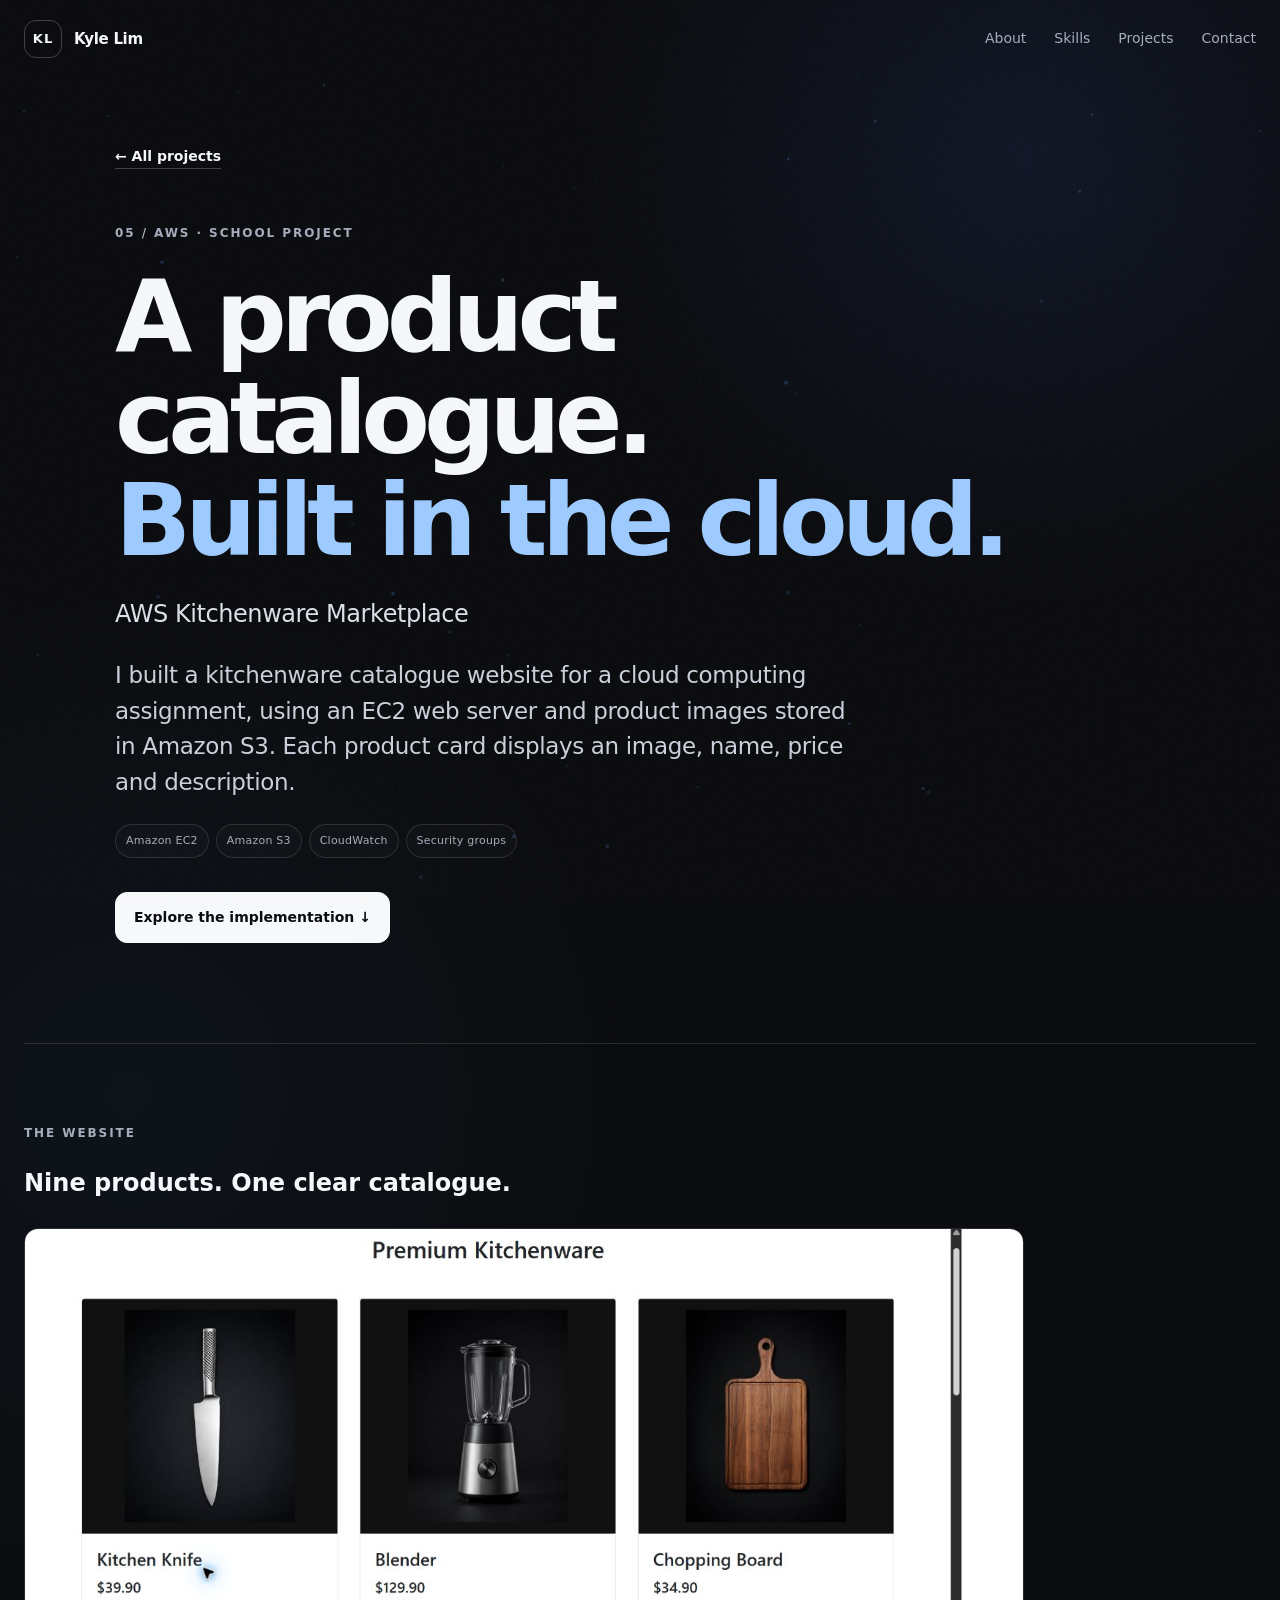
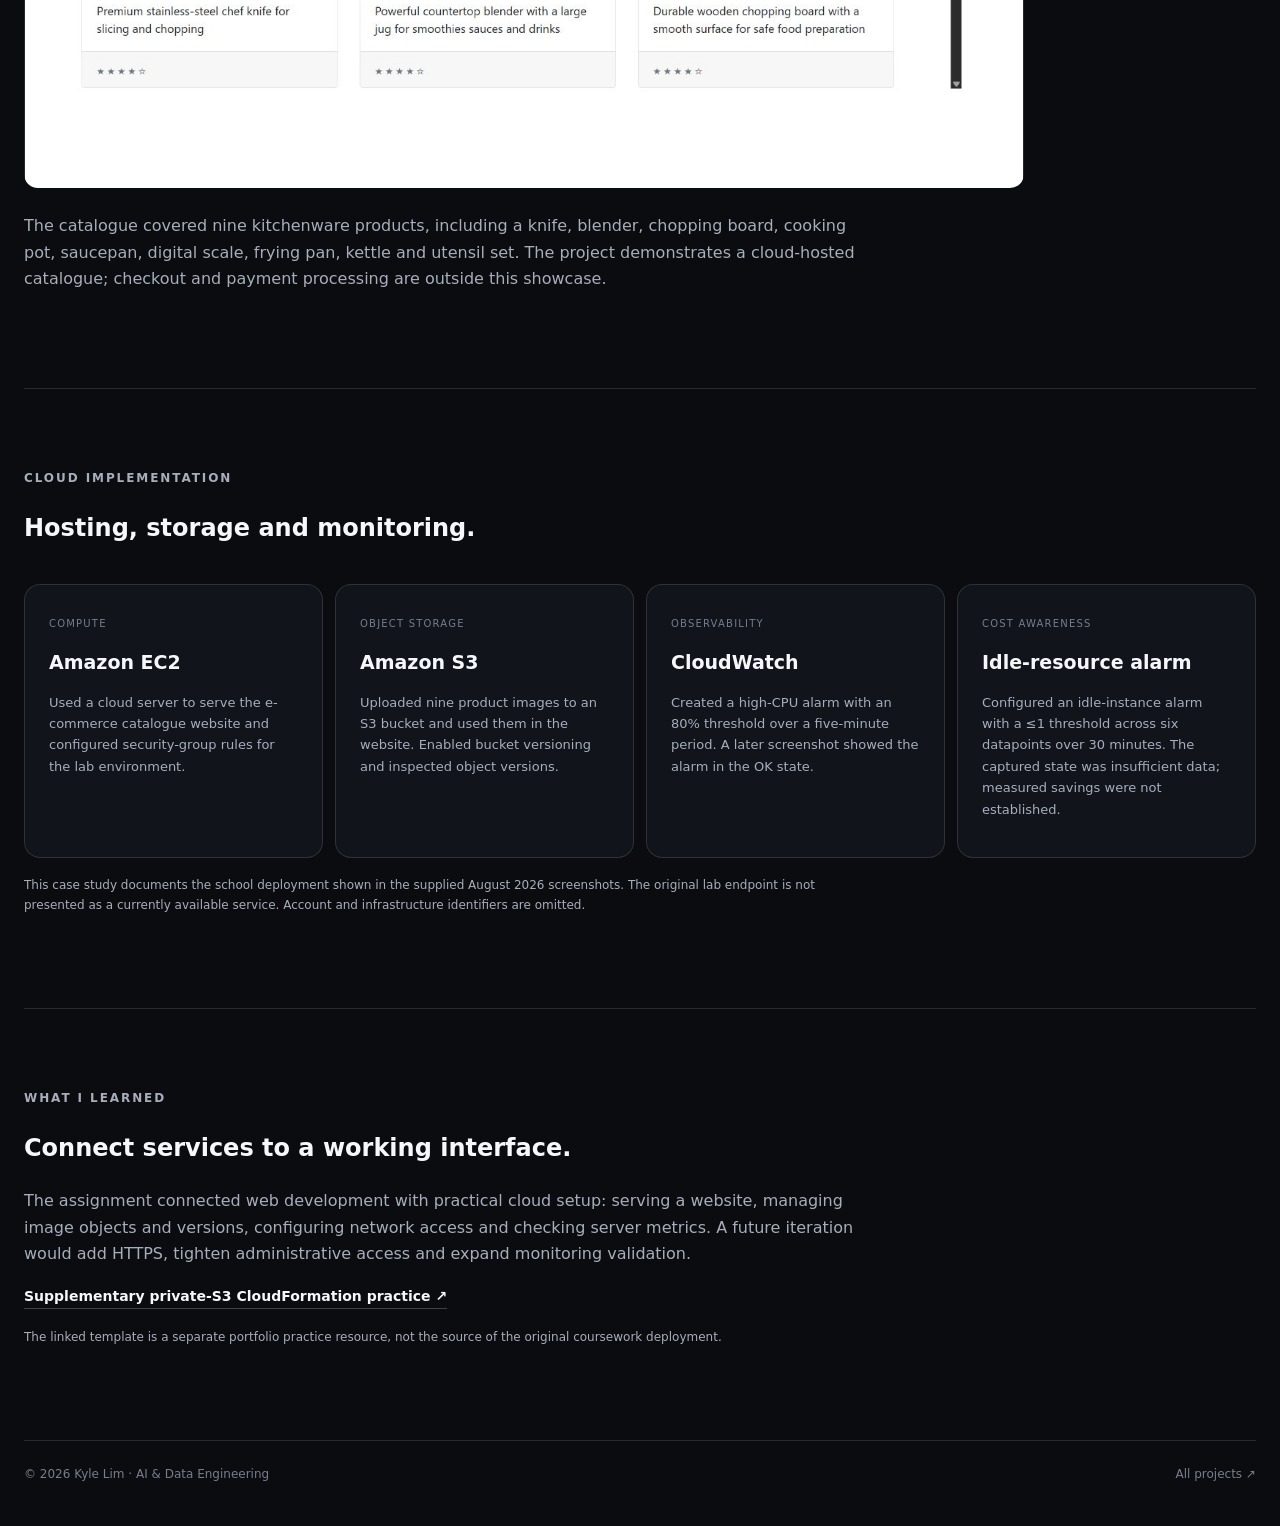
==== aws.html @ afc128d4 "Showcase MySQL and Colab coursework and AWS marketplace with evidence" ====
<!doctype html>
<html lang="en">
<head>
  <meta charset="utf-8">
  <meta name="viewport" content="width=device-width, initial-scale=1">
  <meta name="description" content="AWS Kitchenware Marketplace coursework case study by Kyle Lim.">
  <meta name="theme-color" content="#0b0c0f">
  <title>AWS Kitchenware Marketplace — Kyle Lim</title>
  <link rel="icon" href="favicon.svg" type="image/svg+xml">
  <link rel="stylesheet" href="styles.css">
  <script src="profile-config.js" defer></script>
  <script src="script.js" defer></script>
<link rel="stylesheet" href="learning.css">
<script src="learning.js" defer></script>
</head>
<body>
  <a class="skip-link" href="#main">Skip to content</a>
  <div class="noise" aria-hidden="true"></div>
  <header class="site-header" data-header>
    <a class="brand" href="index.html" aria-label="Kyle Lim home"><span class="brand-mark">KL</span><span class="brand-name">Kyle Lim</span></a>
    <button class="menu-toggle" type="button" aria-label="Open navigation" aria-expanded="false" data-menu-toggle><span></span><span></span></button>
    <nav class="site-nav" data-nav aria-label="Primary navigation">
      <a href="index.html#about">About</a><a href="index.html#skills">Skills</a><a href="index.html#projects">Projects</a><a href="index.html#contact">Contact</a>
    </nav>
  </header>

<main id="main"><section class="section-shell learning-hero"><a class="text-link" href="index.html#projects">← All projects</a><div class="eyebrow">05 / AWS · SCHOOL PROJECT</div><h1>A product catalogue.<br><span class="text-accent">Built in the cloud.</span></h1><p class="large-copy">AWS Kitchenware Marketplace</p><p class="case-deck">I built a kitchenware catalogue website for a cloud computing assignment, using an EC2 web server and product images stored in Amazon S3. Each product card displays an image, name, price and description.</p><div class="case-tags"><span>Amazon EC2</span><span>Amazon S3</span><span>CloudWatch</span><span>Security groups</span></div><div class="hero-actions"><a class="button button-primary" href="#cloud-work">Explore the implementation ↓</a></div></section><section class="section-shell learning-section"><div class="section-kicker">THE WEBSITE</div><h2>Nine products. One clear catalogue.</h2><figure class="evidence-figure"><a href="evidence/aws-catalogue.jpg" target="_blank" rel="noreferrer"><img src="evidence/aws-catalogue.jpg" alt="Kitchenware website displaying knife, blender and chopping board with prices" loading="lazy"></a><figcaption>Archived coursework screenshot: Premium Kitchenware product catalogue. · Open image ↗</figcaption></figure><p>The catalogue covered nine kitchenware products, including a knife, blender, chopping board, cooking pot, saucepan, digital scale, frying pan, kettle and utensil set. The project demonstrates a cloud-hosted catalogue; checkout and payment processing are outside this showcase.</p></section><section class="section-shell learning-section" id="cloud-work"><div class="section-kicker">CLOUD IMPLEMENTATION</div><h2>Hosting, storage and monitoring.</h2><div class="schema-grid"><article><span class="mini-label">COMPUTE</span><h3>Amazon EC2</h3><p>Used a cloud server to serve the e-commerce catalogue website and configured security-group rules for the lab environment.</p></article><article><span class="mini-label">OBJECT STORAGE</span><h3>Amazon S3</h3><p>Uploaded nine product images to an S3 bucket and used them in the website. Enabled bucket versioning and inspected object versions.</p></article><article><span class="mini-label">OBSERVABILITY</span><h3>CloudWatch</h3><p>Created a high-CPU alarm with an 80% threshold over a five-minute period. A later screenshot showed the alarm in the OK state.</p></article><article><span class="mini-label">COST AWARENESS</span><h3>Idle-resource alarm</h3><p>Configured an idle-instance alarm with a ≤1 threshold across six datapoints over 30 minutes. The captured state was insufficient data; measured savings were not established.</p></article></div><p class="source-note">This case study documents the school deployment shown in the supplied August 2026 screenshots. The original lab endpoint is not presented as a currently available service. Account and infrastructure identifiers are omitted.</p></section><section class="section-shell learning-section"><div class="section-kicker">WHAT I LEARNED</div><h2>Connect services to a working interface.</h2><p>The assignment connected web development with practical cloud setup: serving a website, managing image objects and versions, configuring network access and checking server metrics. A future iteration would add HTTPS, tighten administrative access and expand monitoring validation.</p><a class="text-link" href="projects/AWS_Cloud_Storage_Starter/README.md">Supplementary private-S3 CloudFormation practice ↗</a><p class="source-note">The linked template is a separate portfolio practice resource, not the source of the original coursework deployment.</p></section></main><footer class="site-footer section-shell"><p>© 2026 Kyle Lim · AI &amp; Data Engineering</p><a href="index.html#projects">All projects ↗</a></footer></body></html>
---- styles.css ----
:root {
  --bg: #0b0c0f;
  --bg-soft: #111318;
  --panel: #151820;
  --panel-2: #1a1e27;
  --text: #f5f7fb;
  --muted: #a7adbb;
  --muted-2: #767d8d;
  --line: rgba(255,255,255,.12);
  --line-strong: rgba(255,255,255,.22);
  --accent: #68adff;
  --accent-2: #9ecbff;
  --max: 1240px;
  --radius: 22px;
  --header-h: 78px;
}
* { box-sizing: border-box; }
html { scroll-behavior: smooth; }
body {
  margin: 0;
  color: var(--text);
  background:
    radial-gradient(circle at 80% 5%, rgba(72,126,255,.10), transparent 28rem),
    radial-gradient(circle at 10% 35%, rgba(73,162,255,.05), transparent 32rem),
    var(--bg);
  font-family: Inter, ui-sans-serif, system-ui, -apple-system, BlinkMacSystemFont, "Segoe UI", sans-serif;
  font-size: 16px;
  line-height: 1.65;
  text-rendering: optimizeLegibility;
}
a { color: inherit; text-decoration: none; }
img, video { display: block; max-width: 100%; }
button { font: inherit; }
::selection { background: var(--accent); color: #07101a; }
.noise { position: fixed; inset: 0; pointer-events: none; z-index: 99; opacity: .025; background-image: url("data:image/svg+xml,%3Csvg viewBox='0 0 180 180' xmlns='http://www.w3.org/2000/svg'%3E%3Cfilter id='n'%3E%3CfeTurbulence type='fractalNoise' baseFrequency='.9' numOctaves='4' stitchTiles='stitch'/%3E%3C/filter%3E%3Crect width='100%25' height='100%25' filter='url(%23n)' opacity='.7'/%3E%3C/svg%3E"); }
.skip-link { position: fixed; top: 10px; left: 10px; z-index: 200; padding: 10px 14px; color: #000; background: #fff; transform: translateY(-150%); transition: transform .2s ease; border-radius: 8px; }
.skip-link:focus { transform: translateY(0); }
.section-shell { width: min(calc(100% - 48px), var(--max)); margin-inline: auto; }
.site-header { position: sticky; top: 0; z-index: 80; height: var(--header-h); display: flex; align-items: center; justify-content: space-between; width: min(calc(100% - 48px), var(--max)); margin-inline: auto; transition: background .25s ease, border-color .25s ease, backdrop-filter .25s ease; }
.site-header.scrolled { background: rgba(11,12,15,.78); border-bottom: 1px solid var(--line); backdrop-filter: blur(18px); width: 100%; padding-inline: max(24px, calc((100vw - var(--max))/2)); }
.brand { display: inline-flex; align-items: center; gap: 12px; font-weight: 760; letter-spacing: -.02em; }
.brand-mark { display: grid; place-items: center; width: 38px; height: 38px; border: 1px solid var(--line-strong); border-radius: 12px; font-size: 13px; letter-spacing: .08em; }
.brand-name { font-size: 15px; }
.site-nav { display: flex; align-items: center; gap: 28px; color: var(--muted); font-size: 14px; }
.site-nav a { position: relative; transition: color .2s ease; }
.site-nav a::after { content: ""; position: absolute; left: 0; right: 100%; bottom: -6px; height: 1px; background: var(--text); transition: right .2s ease; }
.site-nav a:hover, .site-nav a:focus-visible { color: var(--text); }
.site-nav a:hover::after, .site-nav a:focus-visible::after { right: 0; }
.menu-toggle { display: none; width: 42px; height: 42px; border: 1px solid var(--line); border-radius: 12px; background: transparent; color: #fff; padding: 12px; }
.menu-toggle span { display: block; height: 1px; background: currentColor; margin: 5px 0; }
.hero { position: relative; min-height: calc(100vh - var(--header-h)); display: grid; grid-template-columns: 1.15fr .65fr; gap: clamp(48px, 7vw, 110px); align-items: center; padding: 90px 0 120px; overflow: hidden; }
.hero-grid { position: absolute; width: 680px; height: 680px; right: -210px; top: 5%; opacity: .16; background-image: linear-gradient(var(--line) 1px, transparent 1px), linear-gradient(90deg, var(--line) 1px, transparent 1px); background-size: 42px 42px; mask-image: radial-gradient(circle, #000 0%, transparent 70%); pointer-events: none; }
.eyebrow, .section-kicker, .case-label { font-size: 12px; text-transform: uppercase; letter-spacing: .16em; color: var(--muted); font-weight: 730; }
.status-dot { display: inline-block; width: 7px; height: 7px; background: var(--accent); border-radius: 50%; margin-right: 8px; box-shadow: 0 0 18px rgba(104,173,255,.7); }
.hero h1, .case-hero h1, .placeholder-page h1 { margin: 20px 0 24px; font-size: clamp(54px, 7.2vw, 104px); line-height: .96; letter-spacing: -.062em; max-width: 950px; }
.text-accent { color: var(--accent-2); }
.hero-lede, .case-deck { max-width: 740px; font-size: clamp(18px, 2vw, 23px); line-height: 1.55; color: #cbd0da; letter-spacing: -.015em; }
.hero-lede strong { color: #fff; }
.hero-actions { display: flex; flex-wrap: wrap; gap: 12px; margin-top: 34px; }
.button { display: inline-flex; gap: 12px; align-items: center; justify-content: center; padding: 13px 18px; border-radius: 12px; border: 1px solid var(--line); font-size: 14px; font-weight: 700; transition: transform .2s ease, border-color .2s ease, background .2s ease; }
.button:hover { transform: translateY(-2px); }
.button-primary { background: #f7f8fa; color: #0a0c10; border-color: #f7f8fa; }
.button-ghost:hover { border-color: var(--line-strong); background: rgba(255,255,255,.04); }
.profile-link.is-placeholder { opacity: .55; cursor: not-allowed; }
.profile-link.is-placeholder::after { content: " · add link"; font-size: 10px; color: var(--muted-2); }
.hero-proof { display: flex; flex-wrap: wrap; gap: 8px; margin-top: 42px; }
.hero-proof span, .project-tags span, .case-tags span { padding: 7px 10px; border: 1px solid var(--line); border-radius: 999px; font-size: 11px; letter-spacing: .02em; color: var(--muted); background: rgba(255,255,255,.018); }
.portrait-card { align-self: stretch; max-height: 610px; min-height: 500px; background: linear-gradient(145deg, rgba(255,255,255,.06), rgba(255,255,255,.015)); border: 1px solid var(--line); border-radius: 28px; overflow: hidden; display: grid; grid-template-rows: 1fr auto; box-shadow: 0 35px 80px rgba(0,0,0,.28); }
.portrait-placeholder { display: grid; place-items: end start; position: relative; min-height: 430px; padding: 30px; background: radial-gradient(circle at 50% 40%, rgba(104,173,255,.13), transparent 32%), linear-gradient(135deg,#171a21,#0f1116); }
.portrait-crosshair { position: absolute; inset: 14%; border: 1px dashed rgba(255,255,255,.17); border-radius: 50% 50% 42% 42%; }
.portrait-crosshair::before, .portrait-crosshair::after { content:""; position:absolute; background:rgba(255,255,255,.13); }
.portrait-crosshair::before { width:1px; top:-14%; bottom:-14%; left:50%; }
.portrait-crosshair::after { height:1px; left:-14%; right:-14%; top:50%; }
.portrait-placeholder p { position: relative; z-index: 1; margin: 0; font-size: 13px; color: var(--muted); }
.portrait-placeholder strong { color: #fff; font-size: 16px; }
.portrait-meta { display: flex; justify-content: space-between; gap: 20px; padding: 18px 20px; border-top: 1px solid var(--line); font-size: 12px; color: var(--muted); }
.split-section { display: grid; grid-template-columns: .34fr 1fr; gap: 70px; padding: 130px 0; border-top: 1px solid var(--line); }
.section-content { max-width: 900px; }
.section-content h2, .section-heading h2, .architecture-section h2, .case-copy h2, .contact-copy h2, .todo-box h2 { margin: 0 0 26px; font-size: clamp(36px, 5vw, 68px); line-height: 1.05; letter-spacing: -.045em; }
.section-content p, .section-heading p, .case-copy > p, .contact-copy p { color: var(--muted); max-width: 820px; }
.large-copy { color: #dce0e8 !important; font-size: clamp(19px, 2vw, 24px); line-height: 1.58; letter-spacing: -.018em; }
.about-cards { display: grid; grid-template-columns: repeat(2, minmax(0,1fr)); gap: 12px; margin-top: 40px; }
.mini-card { padding: 22px; border: 1px solid var(--line); border-radius: 16px; background: rgba(255,255,255,.018); }
.mini-card strong { display: block; margin-top: 7px; font-size: 16px; line-height: 1.35; }
.mini-label { color: var(--muted-2); text-transform: uppercase; letter-spacing: .12em; font-size: 10px; }
.skills-section { padding: 120px 0; border-top: 1px solid var(--line); }
.skills-grid { display: grid; grid-template-columns: repeat(auto-fit,minmax(220px,1fr)); gap: 12px; margin-top: 34px; }
.skill-card { min-height: 270px; padding: 24px; border: 1px solid var(--line); border-radius: 18px; background: linear-gradient(150deg,rgba(255,255,255,.035),rgba(255,255,255,.01)); display: flex; flex-direction: column; }
.skill-index { font-size: 11px; color: var(--accent); letter-spacing: .14em; }
.skill-card h3 { margin: auto 0 12px; font-size: 22px; letter-spacing: -.025em; }
.skill-card p { margin: 0; color: var(--muted); font-size: 14px; }
.projects-section { padding: 130px 0; border-top: 1px solid var(--line); }
.section-heading { max-width: 850px; margin-bottom: 56px; }
.section-heading .section-kicker { margin-bottom: 18px; }
.project-card { border: 1px solid var(--line); border-radius: 24px; overflow: hidden; background: rgba(255,255,255,.018); }
.project-card-featured { display: grid; grid-template-columns: 1.05fr .95fr; min-height: 520px; }
.project-media { position: relative; min-height: 390px; overflow: hidden; background: radial-gradient(circle at 50% 45%,rgba(104,173,255,.14),transparent 45%), #111319; }
.project-media img { width: 100%; height: 100%; object-fit: contain; padding: 12px; transition: transform .7s cubic-bezier(.2,.7,.2,1), filter .5s ease; }
.project-card-featured .project-media img { object-fit: contain; padding: 7%; }
.project-media-overlay { position: absolute; inset: 0; background: linear-gradient(to top,rgba(0,0,0,.3),transparent 40%); pointer-events:none; }
.project-media:hover img { transform: scale(1.035); }
.project-number { position: absolute; top: 18px; left: 18px; width: 44px; height: 44px; display: grid; place-items: center; border-radius: 12px; border: 1px solid rgba(255,255,255,.2); background: rgba(5,7,10,.55); backdrop-filter: blur(10px); font-size: 12px; }
.project-info { padding: clamp(28px,4vw,54px); display: flex; flex-direction: column; align-items: flex-start; }
.project-tags, .case-tags { display: flex; flex-wrap: wrap; gap: 7px; }
.project-info h3 { margin: 22px 0 16px; font-size: clamp(28px,3vw,44px); line-height: 1.05; letter-spacing: -.045em; }
.project-info p { color: var(--muted); max-width: 560px; }
.project-role { margin-top: auto; padding-top: 28px; display: grid; gap: 4px; }
.project-role span { color: var(--muted-2); font-size: 11px; text-transform: uppercase; letter-spacing: .1em; }
.project-role strong { font-size: 14px; }
.text-link { margin-top: 24px; font-size: 14px; font-weight: 750; border-bottom: 1px solid var(--line-strong); padding-bottom: 4px; }
.project-grid-two { display: grid; grid-template-columns: repeat(2,minmax(0,1fr)); gap: 14px; margin-top: 14px; }
.project-card-compact .project-media { height: 310px; min-height: 0; }
.cloud-media img { object-fit: contain; object-position: center; padding: 10px; }
.project-placeholder { border-style: dashed; }
.placeholder-media { display: grid; place-items: center; background: linear-gradient(135deg,#11141a,#161a23); }
.placeholder-symbol, .placeholder-big { font-size: clamp(80px,12vw,190px); line-height: 1; font-weight: 820; letter-spacing: -.08em; color: rgba(255,255,255,.045); }
.statement-section { padding: 140px 0; border-top: 1px solid var(--line); border-bottom: 1px solid var(--line); }
.statement-label { color: var(--accent); font-size: 11px; letter-spacing: .16em; font-weight: 760; }
.statement-section blockquote { margin: 18px 0 0; max-width: 1050px; font-size: clamp(36px,5.5vw,74px); line-height: 1.05; letter-spacing: -.05em; }
.contact-section { display: grid; grid-template-columns: 1fr 1fr; gap: 80px; padding: 130px 0; }
.contact-links { border-top: 1px solid var(--line); }
.contact-link { display: flex; justify-content: space-between; align-items: center; border-bottom: 1px solid var(--line); padding: 22px 2px; font-size: 22px; transition: padding .2s ease, color .2s ease; }
.contact-link:hover { padding-left: 10px; color: var(--accent-2); }
.site-footer { padding: 24px 0 42px; border-top: 1px solid var(--line); display: flex; justify-content: space-between; gap: 20px; color: var(--muted-2); font-size: 12px; }
.site-footer p { margin: 0; }
/* case studies */
.case-hero { padding: 70px 0 90px; }
.case-breadcrumb { display:flex; gap:10px; color:var(--muted-2); font-size:12px; margin-bottom: 60px; }
.case-breadcrumb a:hover { color:var(--text); }
.case-hero-grid { display:grid; grid-template-columns:1.06fr .7fr; gap:70px; align-items:center; }
.case-hero h1 { font-size: clamp(52px,7vw,96px); }
.case-hero-visual { min-height: 430px; border:1px solid var(--line); border-radius:28px; background:radial-gradient(circle at 50% 45%,rgba(104,173,255,.14),transparent 45%),#111319; display:grid; place-items:center; overflow:hidden; }
.case-hero-visual img { width:80%; height:80%; object-fit:contain; }
.case-hero-browser img { width:100%; height:100%; object-fit:contain; padding:10px; background:#0f1218; }
.case-facts { display:grid; grid-template-columns:repeat(4,minmax(0,1fr)); border-top:1px solid var(--line); border-bottom:1px solid var(--line); margin-top:70px; }
.case-facts div { padding:22px 18px 22px 0; }
.case-facts div + div { border-left:1px solid var(--line); padding-left:22px; }
.case-facts span { display:block; color:var(--muted-2); font-size:10px; letter-spacing:.12em; text-transform:uppercase; margin-bottom:7px; }
.case-facts strong { font-size:14px; }
.case-section { display:grid; grid-template-columns:.34fr 1fr; gap:70px; padding:130px 0; border-top:1px solid var(--line); }
.case-copy { max-width:900px; }
.role-grid, .outcome-grid { display:grid; grid-template-columns:repeat(2,minmax(0,1fr)); gap:12px; margin-top:40px; }
.role-grid article, .outcome-grid article { padding:24px; min-height:190px; border:1px solid var(--line); border-radius:16px; background:rgba(255,255,255,.018); }
.role-grid article span { color:var(--accent-2); font-size:12px; text-transform:uppercase; letter-spacing:.1em; font-weight:700; }
.role-grid p, .outcome-grid p { color:var(--muted); font-size:14px; margin:12px 0 0; }
.architecture-section { padding:110px 0; border-top:1px solid var(--line); }
.architecture-section h2 { margin-top:16px; max-width:800px; }
.pipeline { display:grid; grid-template-columns:1fr auto 1fr auto 1.15fr auto 1.25fr auto 1fr; gap:9px; align-items:stretch; margin-top:48px; }
.pipeline-node { min-height:155px; padding:20px; border:1px solid var(--line); border-radius:16px; display:flex; flex-direction:column; background:linear-gradient(145deg,rgba(255,255,255,.035),rgba(255,255,255,.012)); }
.node-no { color:var(--accent); font-size:10px; letter-spacing:.12em; }
.pipeline-node strong { margin-top:auto; font-size:17px; }
.pipeline-node small { color:var(--muted); font-size:11px; margin-top:5px; line-height:1.4; }
.pipeline-arrow { display:grid; place-items:center; color:var(--muted-2); }
.process-list { margin-top:36px; border-top:1px solid var(--line); }
.process-step { display:grid; grid-template-columns:72px 1fr; gap:20px; padding:24px 0; border-bottom:1px solid var(--line); }
.process-step > span { color:var(--accent); font-size:11px; letter-spacing:.12em; }
.process-step h3 { margin:0 0 7px; font-size:21px; letter-spacing:-.02em; }
.process-step p { margin:0; color:var(--muted); max-width:740px; }
.media-section { padding:120px 0; border-top:1px solid var(--line); }
.media-grid { display:grid; grid-template-columns:repeat(2,minmax(0,1fr)); gap:12px; }
.media-card { margin:0; border:1px solid var(--line); border-radius:18px; overflow:hidden; background:#111319; cursor:default; }
.media-card img { width:100%; height:auto; max-height:none; object-fit:contain; padding:8px; background:#0f1218; }
.media-card-wide { grid-column:span 2; }
.media-card-wide img { aspect-ratio:auto; object-fit:contain; }
.media-card-architecture img { aspect-ratio:auto; max-height:none; object-fit:contain; background:#0f1218; }
.media-card figcaption { display:grid; gap:4px; padding:16px 18px; border-top:1px solid var(--line); }
.media-card figcaption strong { font-size:13px; }
.media-card figcaption span { color:var(--muted); font-size:12px; }
.video-card { margin-top:12px; display:grid; grid-template-columns:1.55fr .45fr; border:1px solid var(--line); border-radius:18px; overflow:hidden; background:#111319; }
.video-card video { width:100%; height:100%; max-height:620px; background:#050506; }
.video-caption { padding:26px; border-left:1px solid var(--line); align-self:stretch; }
.video-caption span { color:var(--accent-2); font-size:12px; font-weight:700; text-transform:uppercase; letter-spacing:.1em; }
.video-caption p { color:var(--muted); font-size:14px; }
.outcome-grid { grid-template-columns:repeat(3,minmax(0,1fr)); }
.outcome-icon { display:grid; place-items:center; width:28px; height:28px; border-radius:50%; background:rgba(104,173,255,.12); color:var(--accent-2); margin-bottom:26px; }
.outcome-grid strong { display:block; font-size:16px; }
.limitations { margin-top:22px; padding:28px; border:1px solid rgba(255,193,92,.22); background:rgba(255,193,92,.035); border-radius:18px; }
.limitations h3 { margin:0 0 8px; font-size:17px; }
.limitations p { margin:0; color:var(--muted); }
.next-project { display:grid; grid-template-columns:1fr 1fr; border-top:1px solid var(--line); border-bottom:1px solid var(--line); margin-bottom:60px; }
.next-project a { padding:30px 0; display:flex; flex-direction:column; gap:6px; }
.next-project a + a { border-left:1px solid var(--line); padding-left:30px; }
.next-project span { color:var(--muted-2); font-size:10px; text-transform:uppercase; letter-spacing:.12em; }
.next-project strong { font-size:19px; }
.lightbox { position:fixed; inset:0; z-index:150; background:rgba(0,0,0,.9); display:none; place-items:center; padding:60px; }
.lightbox.open { display:grid; }
.lightbox img { max-width:min(1400px,95vw); max-height:85vh; border-radius:10px; box-shadow:0 25px 90px rgba(0,0,0,.55); }
.lightbox button { position:absolute; top:22px; right:28px; width:46px; height:46px; border:1px solid var(--line-strong); color:#fff; background:rgba(255,255,255,.05); border-radius:50%; font-size:28px; cursor:pointer; }
.placeholder-page { padding:70px 0 120px; }
.placeholder-page-grid { display:grid; grid-template-columns:1fr .35fr; gap:60px; align-items:center; min-height:530px; }
.todo-box { max-width:920px; padding-top:70px; border-top:1px solid var(--line); }
.todo-box ol { list-style:none; padding:0; margin:35px 0 0; counter-reset:todo; }
.todo-box li { counter-increment:todo; display:grid; grid-template-columns:280px 1fr; gap:30px; padding:22px 0; border-top:1px solid var(--line); }
.todo-box li::before { content:"0" counter(todo); color:var(--accent); font-size:11px; letter-spacing:.12em; grid-column:1; }
.todo-box li strong { grid-column:1; }
.todo-box li span { grid-column:2; grid-row:1 / span 2; color:var(--muted); }
.submission-warning { max-width:920px; margin-top:40px; padding:18px 20px; border:1px solid rgba(255,193,92,.25); border-radius:14px; color:#d8c39f; background:rgba(255,193,92,.04); }
/* reveal */
.reveal { opacity:0; transform:translateY(18px); transition:opacity .75s ease, transform .75s cubic-bezier(.2,.7,.2,1); }
.reveal.visible { opacity:1; transform:none; }
.reveal-delay { transition-delay:.12s; }
.reveal-delay-1 { transition-delay:.08s; }.reveal-delay-2 { transition-delay:.16s; }.reveal-delay-3 { transition-delay:.24s; }
@media (max-width: 980px) {
  .hero, .case-hero-grid { grid-template-columns:1fr; }
  .hero { padding-top:70px; }
  .portrait-card { min-height:420px; max-height:none; }
  .portrait-placeholder { min-height:350px; }
  .skills-grid { grid-template-columns:repeat(2,1fr); }
  .project-card-featured { grid-template-columns:1fr; }
  .project-card-featured .project-media { min-height:410px; }
  .project-grid-two { grid-template-columns:1fr; }
  .case-facts { grid-template-columns:repeat(2,1fr); }
  .case-facts div:nth-child(3) { border-left:0; border-top:1px solid var(--line); }
  .case-facts div:nth-child(4) { border-top:1px solid var(--line); }
  .pipeline { grid-template-columns:1fr; }
  .pipeline-arrow { transform:rotate(90deg); min-height:20px; }
  .video-card { grid-template-columns:1fr; }
  .video-caption { border-left:0; border-top:1px solid var(--line); }
  .outcome-grid { grid-template-columns:1fr; }
  .placeholder-page-grid { grid-template-columns:1fr; }
  .placeholder-big { display:none; }
}
@media (max-width: 720px) {
  .section-shell, .site-header { width:min(calc(100% - 30px),var(--max)); }
  .site-header.scrolled { padding-inline:15px; }
  .menu-toggle { display:block; }
  .brand-name { display:none; }
  .hero { min-height:auto; padding:70px 0 90px; }
  .hero h1, .case-hero h1, .placeholder-page h1 { font-size:clamp(46px,14vw,70px); }
  .split-section, .case-section, .contact-section { grid-template-columns:1fr; gap:28px; padding:90px 0; }
  .about-cards, .skills-grid, .role-grid, .media-grid { grid-template-columns:1fr; }
  .skill-card { min-height:220px; }
  .media-card-wide { grid-column:auto; }
  .media-card-wide img { aspect-ratio:16/10; }
  .project-card-compact .project-media { height:270px; }
  .statement-section { padding:100px 0; }
  .case-breadcrumb { margin-bottom:35px; }
  .case-hero { padding:40px 0 70px; }
  .case-hero-visual { min-height:320px; }
  .case-facts { grid-template-columns:1fr; }
  .case-facts div + div, .case-facts div:nth-child(3) { border-left:0; border-top:1px solid var(--line); padding-left:0; }
  .process-step { grid-template-columns:42px 1fr; }
  .next-project { grid-template-columns:1fr; }
  .next-project a + a { border-left:0; border-top:1px solid var(--line); padding-left:0; }
  .todo-box li { grid-template-columns:1fr; gap:8px; }
  .todo-box li::before, .todo-box li strong, .todo-box li span { grid-column:1; grid-row:auto; }
  .lightbox { padding:18px; }
  .site-footer { flex-direction:column; }
}
@media (prefers-reduced-motion: reduce) {
  html { scroll-behavior:auto; }
  *, *::before, *::after { animation-duration:.01ms !important; animation-iteration-count:1 !important; transition-duration:.01ms !important; }
  .reveal { opacity:1; transform:none; }
}

.metric-strip { display:grid; grid-template-columns:repeat(3,minmax(0,1fr)); gap:12px; margin-top:36px; }
.metric-card { padding:22px; border:1px solid var(--line); border-radius:16px; background:rgba(255,255,255,.018); }
.metric-card span { display:block; color:var(--muted-2); font-size:10px; text-transform:uppercase; letter-spacing:.12em; }
.metric-card strong { display:block; margin-top:8px; font-size:28px; letter-spacing:-.03em; }
.source-note { margin-top:18px; color:var(--muted-2); font-size:12px; }
@media(max-width:720px){.metric-strip{grid-template-columns:1fr;}}


/* Interactive market projects */
.interactive-section { padding: 120px 0; border-top: 1px solid var(--line); }
.interactive-lab { border:1px solid var(--line); border-radius:22px; background:linear-gradient(145deg,rgba(255,255,255,.035),rgba(255,255,255,.012)); overflow:hidden; }
.lab-toolbar { display:flex; flex-wrap:wrap; gap:14px; align-items:end; padding:20px; border-bottom:1px solid var(--line); background:rgba(0,0,0,.12); }
.lab-toolbar-grid { display:grid; grid-template-columns:repeat(4,minmax(0,1fr)); align-items:end; }
.lab-control-group { min-width:150px; display:grid; gap:7px; flex:1; }
.lab-control-group label { color:var(--muted); font-size:11px; text-transform:uppercase; letter-spacing:.08em; }
.lab-control-group label strong { color:var(--text); }
.lab-control-group select { width:100%; background:#10131a; color:var(--text); border:1px solid var(--line); border-radius:10px; padding:10px 12px; }
.lab-control-group input[type="range"] { width:100%; accent-color:var(--accent); }
.lab-actions { display:flex; gap:8px; flex-wrap:wrap; margin-left:auto; }
.lab-actions-row { padding:16px 20px 0; }
.lab-button { border:1px solid var(--line); background:rgba(255,255,255,.025); color:var(--text); border-radius:10px; padding:10px 14px; cursor:pointer; font-weight:700; font-size:12px; transition:.2s ease; }
.lab-button:hover { transform:translateY(-1px); border-color:var(--line-strong); background:rgba(255,255,255,.05); }
.lab-button-primary { background:#f5f7fb; color:#0b0c0f; border-color:#f5f7fb; }
.lab-status { padding:12px 20px; min-height:46px; display:flex; align-items:center; border-bottom:1px solid var(--line); color:var(--muted); font-size:12px; }
.lab-metrics { display:grid; grid-template-columns:repeat(4,minmax(0,1fr)); border-bottom:1px solid var(--line); }
.lab-metrics-six { grid-template-columns:repeat(6,minmax(0,1fr)); }
.lab-metrics > div { padding:16px 18px; min-width:0; }
.lab-metrics > div + div { border-left:1px solid var(--line); }
.lab-metrics span { display:block; font-size:9px; text-transform:uppercase; letter-spacing:.12em; color:var(--muted-2); margin-bottom:6px; }
.lab-metrics strong { display:block; font-size:15px; white-space:nowrap; overflow:hidden; text-overflow:ellipsis; }
.metric-good { color:#8fe3b3 !important; }
.metric-bad { color:#ff9c9c !important; }
.lab-canvas-wrap { padding:18px 18px 12px; }
.lab-canvas { display:block; width:100%; height:430px; border-radius:14px; background:#0d1016; }
.lab-canvas-small { height:190px; }
.chart-legend { display:flex; flex-wrap:wrap; gap:14px; padding:10px 2px 0; color:var(--muted); font-size:10px; }
.chart-legend span { display:inline-flex; align-items:center; gap:6px; }
.legend-dot { width:18px; height:3px; border-radius:4px; background:#fff; display:inline-block; }
.legend-pred,.legend-short { background:var(--accent-2); }.legend-actual { background:#f5f7fb; }.legend-prev { background:#767d8d; }.legend-long{background:#f0b46f}.legend-buy{background:#74d8a3}.legend-sell{background:#ff8d8d}
.equity-panel { border-top:1px solid var(--line); padding:16px 18px 18px; }
.equity-panel-head { display:flex; justify-content:space-between; gap:12px; margin-bottom:10px; color:var(--muted); font-size:11px; text-transform:uppercase; letter-spacing:.08em; }
.market-card-media { min-height:310px; display:grid; place-items:center; padding:14px; }
.card-chart-preview { width:100%; max-width:620px; border:1px solid var(--line); border-radius:15px; background:#0e1117; overflow:hidden; }
.card-preview-bar { display:flex; justify-content:space-between; gap:12px; padding:10px 12px; border-bottom:1px solid var(--line); color:var(--muted); font-size:9px; letter-spacing:.12em; }
.card-chart-preview svg { display:block; width:100%; height:auto; }
.preview-grid,.mini-grid { fill:none; stroke:rgba(255,255,255,.075); stroke-width:1; }
.preview-line-a,.mini-price { fill:none; stroke:#f5f7fb; stroke-width:4; stroke-linecap:round; }
.preview-line-b,.mini-sma { fill:none; stroke:var(--accent-2); stroke-width:3; stroke-linecap:round; }
.preview-line-c { fill:none; stroke:#f0b46f; stroke-width:3; stroke-linecap:round; }
.preview-cursor { fill:var(--accent-2); stroke:#0b0c0f; stroke-width:4; }
.preview-buy,.mini-buy { fill:#74d8a3; stroke:#0b0c0f; stroke-width:4; }.preview-sell,.mini-sell { fill:#ff8d8d; stroke:#0b0c0f; stroke-width:4; }
.card-preview-metrics { display:grid; grid-template-columns:auto 1fr auto 1fr; gap:8px 12px; align-items:baseline; padding:10px 12px; border-top:1px solid var(--line); font-size:10px; }
.card-preview-metrics span { color:var(--muted-2); text-transform:uppercase; letter-spacing:.08em; }.card-preview-metrics strong{font-size:12px;}
.mini-market-preview { width:88%; border:1px solid var(--line); border-radius:18px; overflow:hidden; background:#0e1117; }
.mini-market-preview svg { width:100%; height:auto; display:block; }
.mini-market-top,.mini-market-foot { display:flex; justify-content:space-between; gap:10px; padding:12px 14px; color:var(--muted); font-size:10px; text-transform:uppercase; letter-spacing:.1em; }
.mini-market-top { border-bottom:1px solid var(--line); }.mini-market-foot { border-top:1px solid var(--line); }
@media(max-width:980px){.lab-toolbar-grid{grid-template-columns:repeat(2,1fr)}.lab-metrics-six{grid-template-columns:repeat(3,1fr)}.lab-metrics-six>div:nth-child(4){border-left:0;border-top:1px solid var(--line)}.lab-metrics-six>div:nth-child(5),.lab-metrics-six>div:nth-child(6){border-top:1px solid var(--line)}}
@media(max-width:720px){.lab-toolbar,.lab-toolbar-grid{display:grid;grid-template-columns:1fr}.lab-actions,.lab-actions-row{margin:0;display:grid;grid-template-columns:1fr;padding:12px 14px}.lab-metrics,.lab-metrics-six{grid-template-columns:repeat(2,1fr)}.lab-metrics>div{border-top:1px solid var(--line)!important;border-left:0!important}.lab-metrics>div:nth-child(odd){border-right:1px solid var(--line)}.lab-canvas{height:320px}.lab-canvas-small{height:165px}.market-card-media{min-height:260px}.mini-market-preview{width:96%}}

@media (max-width: 720px) {
  .site-header {
    position: sticky;
    top: 0;
    z-index: 3000;
    width: min(calc(100% - 30px), var(--max));
    height: var(--header-h);
    background: transparent;
  }

  .site-header.scrolled {
    width: 100%;
    padding-inline: 15px;
    background: rgba(11,12,15,.92);
    border-bottom: 1px solid var(--line);
    backdrop-filter: blur(18px);
  }

  .menu-toggle {
    display: block;
    position: relative;
    z-index: 3200;
    flex: 0 0 42px;
  }

  /* Dropdown anchored to the header box itself (absolute, not fixed) */
  .site-nav {
    position: absolute;
    top: calc(100% + 8px);
    right: 0;
    left: auto;
    bottom: auto;

    width: min(260px, calc(100vw - 30px));
    max-height: calc(100dvh - var(--header-h) - 25px);
    overflow-y: auto;

    display: none;
    flex-direction: column;
    align-items: stretch;
    gap: 2px;

    margin: 0;
    padding: 8px;

    border: 1px solid var(--line-strong);
    border-radius: 16px;
    background: #14161c;
    box-shadow: 0 18px 45px rgba(0,0,0,.5);

    z-index: 3100;
  }

  .site-nav.open { display: flex; }

  .site-nav a {
    display: flex;
    align-items: center;
    width: 100%;
    min-height: 50px;
    padding: 12px 14px;
    border-radius: 10px;
    font-size: 16px;
    line-height: 1.25;
    color: var(--muted);
  }

  .site-nav a:hover,
  .site-nav a:focus-visible,
  .site-nav a:active {
    color: var(--text);
    background: rgba(255,255,255,.06);
  }

  .site-nav a::after { display: none; }

  .brand-name { display: none; }

  .hero, main { position: relative; z-index: 1; }
  .hero-grid { z-index: 0; pointer-events: none; }
  .hero-copy, .portrait-card { position: relative; z-index: 2; }
}
---- learning.css ----
/* Portfolio learning projects */
.learning-hero{padding:65px 0 100px;max-width:1050px}.learning-hero .eyebrow{margin-top:55px}.learning-hero h1{font-size:clamp(50px,8vw,100px);letter-spacing:-.06em;line-height:1.02;margin:22px 0}.learning-hero .case-deck{max-width:740px}.learning-section{padding:80px 0;border-top:1px solid var(--line)}.learning-section h2{margin:20px 0;max-width:900px}.learning-section>p{color:var(--muted);max-width:850px}.schema-grid{display:grid;grid-template-columns:repeat(4,minmax(0,1fr));gap:12px;margin-top:35px}.schema-grid article{padding:24px;border:1px solid var(--line);border-radius:16px;background:#11141b}.schema-grid h3{font-size:19px;margin:12px 0}.schema-grid p{font-size:13px;color:var(--muted);overflow-wrap:anywhere}.query-layout,.cloud-layout{display:grid;grid-template-columns:.75fr 1.6fr;gap:20px;margin-top:35px;align-items:start}.query-options{display:grid;gap:8px}.query-options button,.cloud-map button{color:var(--muted);border:1px solid var(--line);background:#11141b;border-radius:12px;padding:18px;text-align:left;cursor:pointer;font:inherit}.query-options button span{display:block;font-size:11px;color:var(--accent);margin-bottom:8px}.query-options button[aria-pressed=true],.cloud-map button[aria-pressed=true]{border-color:var(--accent);background:#182538;color:var(--text)}.query-panel,.service-panel{border:1px solid var(--line);border-radius:18px;padding:28px;background:#10131a;min-width:0}.query-panel h3,.service-panel h3{font-size:26px;letter-spacing:-.025em}.query-panel pre{background:#090c11;padding:20px;border-radius:12px;overflow:auto;color:#b7d7ff;font-size:13px;line-height:1.7}.table-scroll{overflow:auto}table{width:100%;border-collapse:collapse;font-size:13px}th,td{text-align:left;padding:12px;border-bottom:1px solid var(--line);white-space:nowrap}th{color:var(--accent-2);font-weight:600}.result-heading{display:flex;justify-content:space-between;gap:10px;margin:25px 0 10px}.result-heading span{color:var(--muted);font-size:12px}.query-panel>p{color:var(--muted);font-size:14px;margin-top:24px}.cloud-layout{grid-template-columns:1fr 1fr}.cloud-map{display:grid;gap:14px}.cloud-boundary{border:1px solid rgba(104,173,255,.35);border-radius:16px;padding:20px;display:grid;gap:12px}.cloud-boundary.optional{border-style:dashed;border-color:var(--line)}.cloud-map button strong,.cloud-map button span{display:block}.cloud-map button span{font-size:12px;margin-top:6px}.service-panel p{color:var(--muted)}.service-detail{padding:20px;margin:24px 0;border-left:2px solid var(--accent);background:rgba(104,173,255,.05);color:var(--muted);font-size:14px}.project-filters{display:flex;gap:8px;flex-wrap:wrap;margin:30px 0 16px}.project-filters button{border:1px solid var(--line);background:transparent;color:var(--muted);border-radius:100px;padding:10px 18px;font:inherit;font-size:13px;cursor:pointer}.project-filters button[aria-pressed=true]{background:var(--text);color:var(--bg)}#project-count{color:var(--muted);font-size:12px}.project-card[hidden]{display:none!important}.new-project-media{display:flex!important;align-items:center;justify-content:center;padding:35px;background:radial-gradient(ellipse at 80% 20%,#19324d,transparent 65%),#10131a!important}.code-preview{width:100%;border:1px solid var(--line);background:#0b1018;border-radius:15px;padding:24px;font-family:monospace}.code-preview strong{display:block;color:var(--accent-2);font:600 13px sans-serif;letter-spacing:.08em;margin-bottom:25px}.code-preview code{white-space:pre-wrap;font-size:clamp(12px,1.2vw,16px);color:#d3e6ff;line-height:1.8}.code-preview small{display:block;border-top:1px solid var(--line);padding-top:18px;margin-top:22px;color:var(--muted)}.credential-grid{display:grid;grid-template-columns:repeat(3,minmax(0,1fr));gap:12px;margin-top:30px}.credential-item{padding:24px;border:1px solid var(--line);border-radius:14px;background:#11141b;display:flex;flex-direction:column;gap:12px}.credential-item strong{font-size:16px}.credential-item span{font-size:12px;color:var(--muted)}.credential-item:hover{border-color:var(--accent)}a:focus-visible,button:focus-visible{outline:2px solid var(--accent);outline-offset:5px}.learning-section,.projects-section{scroll-margin-top:100px}@media(max-width:980px){.schema-grid,.credential-grid{grid-template-columns:repeat(2,minmax(0,1fr))}}@media(max-width:720px){.learning-hero{padding:40px 0 65px}.learning-section{padding:55px 0}.schema-grid,.query-layout,.cloud-layout,.credential-grid{grid-template-columns:1fr}.query-panel,.service-panel{padding:18px}.query-options{grid-template-columns:1fr}.query-panel pre{font-size:12px;padding:14px}.new-project-media{padding:20px}.result-heading{flex-wrap:wrap}.learning-hero h1{overflow-wrap:anywhere}}

.course-stats{display:flex;flex-wrap:wrap;gap:45px;margin-top:55px}.course-stats strong{display:block;font-size:44px;color:var(--accent-2);letter-spacing:-.05em}.course-stats span{font-size:13px;color:var(--muted)}.evidence-grid,.finding-grid{display:grid;grid-template-columns:repeat(2,minmax(0,1fr));gap:24px;margin-top:35px}.evidence-figure{margin:25px 0;min-width:0}.evidence-figure img{width:100%;height:auto;display:block;border-radius:14px;border:1px solid var(--line)}.evidence-figure figcaption{font-size:12px;color:var(--muted);margin-top:12px}.finding-grid article{border:1px solid var(--line);padding:25px;border-radius:16px;background:#11141b}.finding-grid p{color:var(--muted);font-size:15px}.coursework-media{display:flex;align-items:center;justify-content:center;background:#252729;padding:28px}.coursework-media img{width:auto!important;max-width:100%;height:280px!important;object-fit:contain!important}.catalogue-media{overflow:hidden;background:white;align-items:flex-start}.catalogue-media img{width:100%!important;height:auto!important}.learning-section> .evidence-figure{max-width:1000px}.learning-section> .evidence-figure:has(img[src*=catalogue]){height:560px;overflow:hidden;border-radius:14px}.learning-section> .evidence-figure:has(img[src*=catalogue]) img{margin-bottom:-1px}@media(max-width:720px){.evidence-grid,.finding-grid{grid-template-columns:1fr}.course-stats{gap:25px}.course-stats strong{font-size:34px}.learning-section> .evidence-figure:has(img[src*=catalogue]){height:auto}.coursework-media img{height:230px!important}}
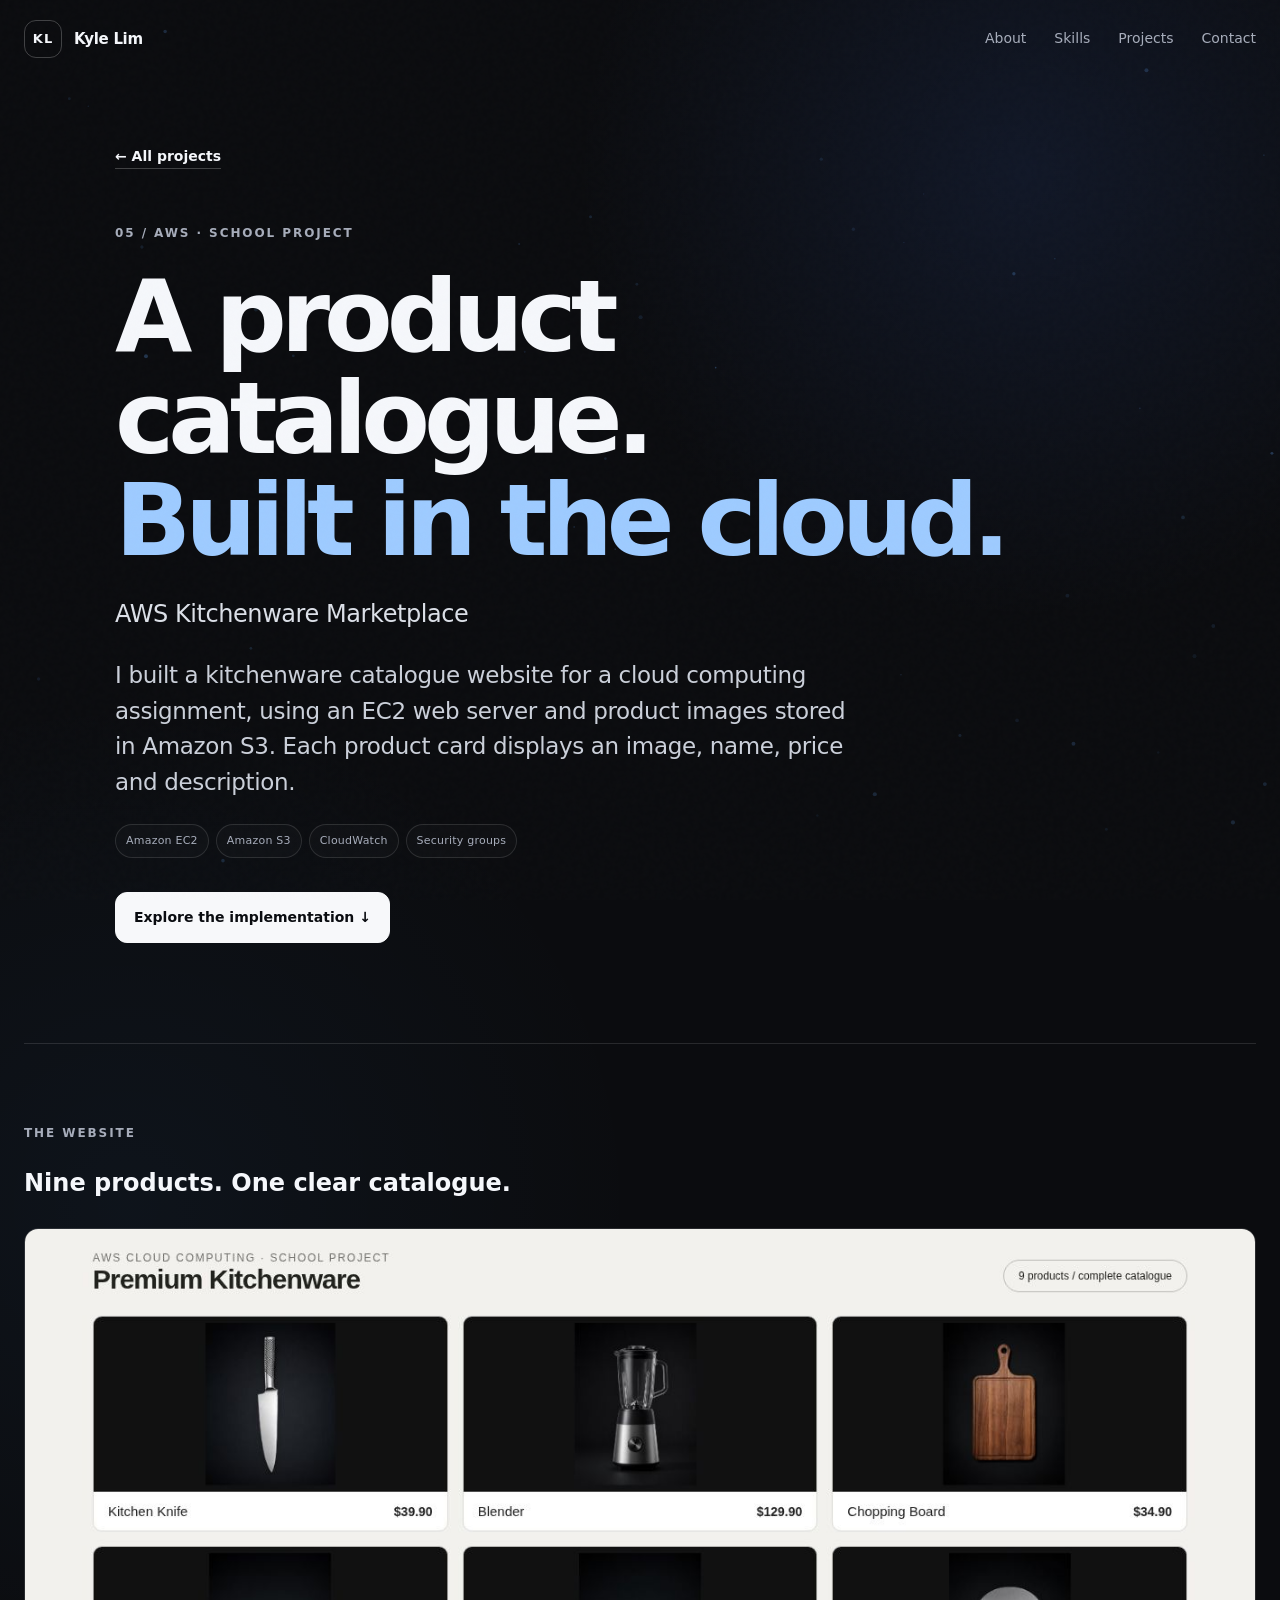
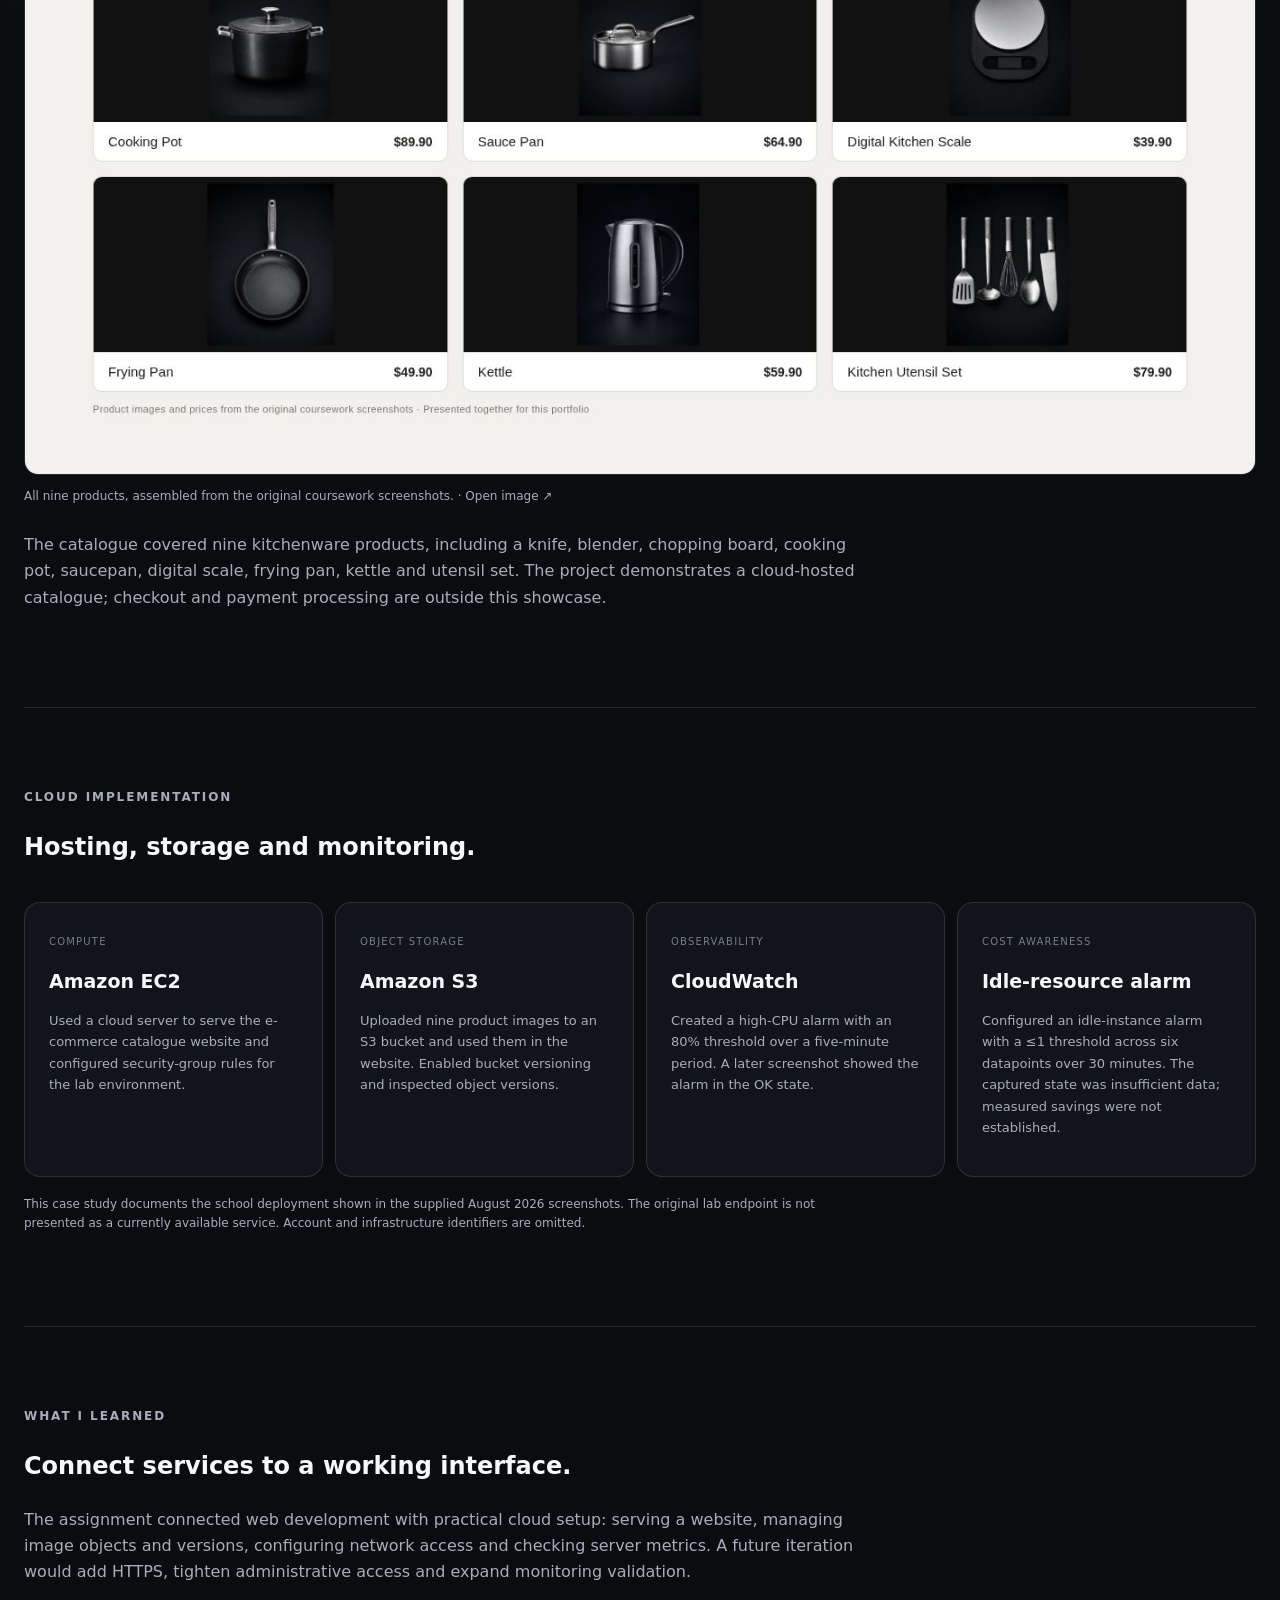
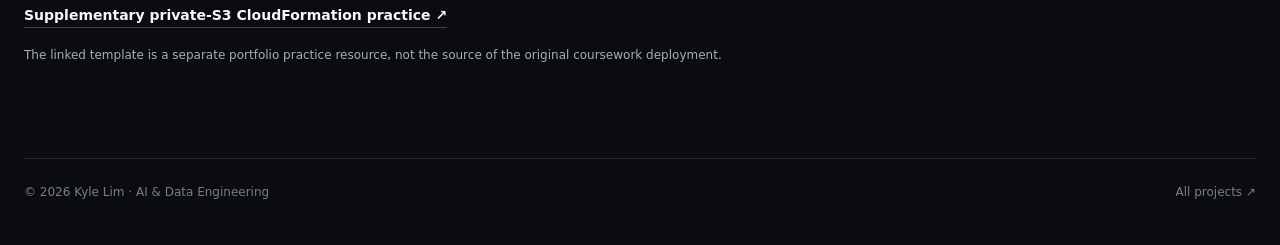
==== commit b3fc30be: "Replace project thumbnails with complete catalogue and readable SQL results" ====
--- a/aws.html
+++ b/aws.html
@@ -24,4 +24,4 @@
     </nav>
   </header>
 
-<main id="main"><section class="section-shell learning-hero"><a class="text-link" href="index.html#projects">← All projects</a><div class="eyebrow">05 / AWS · SCHOOL PROJECT</div><h1>A product catalogue.<br><span class="text-accent">Built in the cloud.</span></h1><p class="large-copy">AWS Kitchenware Marketplace</p><p class="case-deck">I built a kitchenware catalogue website for a cloud computing assignment, using an EC2 web server and product images stored in Amazon S3. Each product card displays an image, name, price and description.</p><div class="case-tags"><span>Amazon EC2</span><span>Amazon S3</span><span>CloudWatch</span><span>Security groups</span></div><div class="hero-actions"><a class="button button-primary" href="#cloud-work">Explore the implementation ↓</a></div></section><section class="section-shell learning-section"><div class="section-kicker">THE WEBSITE</div><h2>Nine products. One clear catalogue.</h2><figure class="evidence-figure"><a href="evidence/aws-catalogue.jpg" target="_blank" rel="noreferrer"><img src="evidence/aws-catalogue.jpg" alt="Kitchenware website displaying knife, blender and chopping board with prices" loading="lazy"></a><figcaption>Archived coursework screenshot: Premium Kitchenware product catalogue. · Open image ↗</figcaption></figure><p>The catalogue covered nine kitchenware products, including a knife, blender, chopping board, cooking pot, saucepan, digital scale, frying pan, kettle and utensil set. The project demonstrates a cloud-hosted catalogue; checkout and payment processing are outside this showcase.</p></section><section class="section-shell learning-section" id="cloud-work"><div class="section-kicker">CLOUD IMPLEMENTATION</div><h2>Hosting, storage and monitoring.</h2><div class="schema-grid"><article><span class="mini-label">COMPUTE</span><h3>Amazon EC2</h3><p>Used a cloud server to serve the e-commerce catalogue website and configured security-group rules for the lab environment.</p></article><article><span class="mini-label">OBJECT STORAGE</span><h3>Amazon S3</h3><p>Uploaded nine product images to an S3 bucket and used them in the website. Enabled bucket versioning and inspected object versions.</p></article><article><span class="mini-label">OBSERVABILITY</span><h3>CloudWatch</h3><p>Created a high-CPU alarm with an 80% threshold over a five-minute period. A later screenshot showed the alarm in the OK state.</p></article><article><span class="mini-label">COST AWARENESS</span><h3>Idle-resource alarm</h3><p>Configured an idle-instance alarm with a ≤1 threshold across six datapoints over 30 minutes. The captured state was insufficient data; measured savings were not established.</p></article></div><p class="source-note">This case study documents the school deployment shown in the supplied August 2026 screenshots. The original lab endpoint is not presented as a currently available service. Account and infrastructure identifiers are omitted.</p></section><section class="section-shell learning-section"><div class="section-kicker">WHAT I LEARNED</div><h2>Connect services to a working interface.</h2><p>The assignment connected web development with practical cloud setup: serving a website, managing image objects and versions, configuring network access and checking server metrics. A future iteration would add HTTPS, tighten administrative access and expand monitoring validation.</p><a class="text-link" href="projects/AWS_Cloud_Storage_Starter/README.md">Supplementary private-S3 CloudFormation practice ↗</a><p class="source-note">The linked template is a separate portfolio practice resource, not the source of the original coursework deployment.</p></section></main><footer class="site-footer section-shell"><p>© 2026 Kyle Lim · AI &amp; Data Engineering</p><a href="index.html#projects">All projects ↗</a></footer></body></html>+<main id="main"><section class="section-shell learning-hero"><a class="text-link" href="index.html#projects">← All projects</a><div class="eyebrow">05 / AWS · SCHOOL PROJECT</div><h1>A product catalogue.<br><span class="text-accent">Built in the cloud.</span></h1><p class="large-copy">AWS Kitchenware Marketplace</p><p class="case-deck">I built a kitchenware catalogue website for a cloud computing assignment, using an EC2 web server and product images stored in Amazon S3. Each product card displays an image, name, price and description.</p><div class="case-tags"><span>Amazon EC2</span><span>Amazon S3</span><span>CloudWatch</span><span>Security groups</span></div><div class="hero-actions"><a class="button button-primary" href="#cloud-work">Explore the implementation ↓</a></div></section><section class="section-shell learning-section"><div class="section-kicker">THE WEBSITE</div><h2>Nine products. One clear catalogue.</h2><figure class="evidence-figure"><a href="evidence/aws-nine-products.png" target="_blank" rel="noreferrer"><img src="evidence/aws-nine-products.png" alt="Complete catalogue showing all nine kitchenware products and prices" loading="lazy"></a><figcaption>All nine products, assembled from the original coursework screenshots. · Open image ↗</figcaption></figure><p>The catalogue covered nine kitchenware products, including a knife, blender, chopping board, cooking pot, saucepan, digital scale, frying pan, kettle and utensil set. The project demonstrates a cloud-hosted catalogue; checkout and payment processing are outside this showcase.</p></section><section class="section-shell learning-section" id="cloud-work"><div class="section-kicker">CLOUD IMPLEMENTATION</div><h2>Hosting, storage and monitoring.</h2><div class="schema-grid"><article><span class="mini-label">COMPUTE</span><h3>Amazon EC2</h3><p>Used a cloud server to serve the e-commerce catalogue website and configured security-group rules for the lab environment.</p></article><article><span class="mini-label">OBJECT STORAGE</span><h3>Amazon S3</h3><p>Uploaded nine product images to an S3 bucket and used them in the website. Enabled bucket versioning and inspected object versions.</p></article><article><span class="mini-label">OBSERVABILITY</span><h3>CloudWatch</h3><p>Created a high-CPU alarm with an 80% threshold over a five-minute period. A later screenshot showed the alarm in the OK state.</p></article><article><span class="mini-label">COST AWARENESS</span><h3>Idle-resource alarm</h3><p>Configured an idle-instance alarm with a ≤1 threshold across six datapoints over 30 minutes. The captured state was insufficient data; measured savings were not established.</p></article></div><p class="source-note">This case study documents the school deployment shown in the supplied August 2026 screenshots. The original lab endpoint is not presented as a currently available service. Account and infrastructure identifiers are omitted.</p></section><section class="section-shell learning-section"><div class="section-kicker">WHAT I LEARNED</div><h2>Connect services to a working interface.</h2><p>The assignment connected web development with practical cloud setup: serving a website, managing image objects and versions, configuring network access and checking server metrics. A future iteration would add HTTPS, tighten administrative access and expand monitoring validation.</p><a class="text-link" href="projects/AWS_Cloud_Storage_Starter/README.md">Supplementary private-S3 CloudFormation practice ↗</a><p class="source-note">The linked template is a separate portfolio practice resource, not the source of the original coursework deployment.</p></section></main><footer class="site-footer section-shell"><p>© 2026 Kyle Lim · AI &amp; Data Engineering</p><a href="index.html#projects">All projects ↗</a></footer></body></html>
--- a/learning.css
+++ b/learning.css
@@ -1,4 +1,4 @@
 /* Portfolio learning projects */
 .learning-hero{padding:65px 0 100px;max-width:1050px}.learning-hero .eyebrow{margin-top:55px}.learning-hero h1{font-size:clamp(50px,8vw,100px);letter-spacing:-.06em;line-height:1.02;margin:22px 0}.learning-hero .case-deck{max-width:740px}.learning-section{padding:80px 0;border-top:1px solid var(--line)}.learning-section h2{margin:20px 0;max-width:900px}.learning-section>p{color:var(--muted);max-width:850px}.schema-grid{display:grid;grid-template-columns:repeat(4,minmax(0,1fr));gap:12px;margin-top:35px}.schema-grid article{padding:24px;border:1px solid var(--line);border-radius:16px;background:#11141b}.schema-grid h3{font-size:19px;margin:12px 0}.schema-grid p{font-size:13px;color:var(--muted);overflow-wrap:anywhere}.query-layout,.cloud-layout{display:grid;grid-template-columns:.75fr 1.6fr;gap:20px;margin-top:35px;align-items:start}.query-options{display:grid;gap:8px}.query-options button,.cloud-map button{color:var(--muted);border:1px solid var(--line);background:#11141b;border-radius:12px;padding:18px;text-align:left;cursor:pointer;font:inherit}.query-options button span{display:block;font-size:11px;color:var(--accent);margin-bottom:8px}.query-options button[aria-pressed=true],.cloud-map button[aria-pressed=true]{border-color:var(--accent);background:#182538;color:var(--text)}.query-panel,.service-panel{border:1px solid var(--line);border-radius:18px;padding:28px;background:#10131a;min-width:0}.query-panel h3,.service-panel h3{font-size:26px;letter-spacing:-.025em}.query-panel pre{background:#090c11;padding:20px;border-radius:12px;overflow:auto;color:#b7d7ff;font-size:13px;line-height:1.7}.table-scroll{overflow:auto}table{width:100%;border-collapse:collapse;font-size:13px}th,td{text-align:left;padding:12px;border-bottom:1px solid var(--line);white-space:nowrap}th{color:var(--accent-2);font-weight:600}.result-heading{display:flex;justify-content:space-between;gap:10px;margin:25px 0 10px}.result-heading span{color:var(--muted);font-size:12px}.query-panel>p{color:var(--muted);font-size:14px;margin-top:24px}.cloud-layout{grid-template-columns:1fr 1fr}.cloud-map{display:grid;gap:14px}.cloud-boundary{border:1px solid rgba(104,173,255,.35);border-radius:16px;padding:20px;display:grid;gap:12px}.cloud-boundary.optional{border-style:dashed;border-color:var(--line)}.cloud-map button strong,.cloud-map button span{display:block}.cloud-map button span{font-size:12px;margin-top:6px}.service-panel p{color:var(--muted)}.service-detail{padding:20px;margin:24px 0;border-left:2px solid var(--accent);background:rgba(104,173,255,.05);color:var(--muted);font-size:14px}.project-filters{display:flex;gap:8px;flex-wrap:wrap;margin:30px 0 16px}.project-filters button{border:1px solid var(--line);background:transparent;color:var(--muted);border-radius:100px;padding:10px 18px;font:inherit;font-size:13px;cursor:pointer}.project-filters button[aria-pressed=true]{background:var(--text);color:var(--bg)}#project-count{color:var(--muted);font-size:12px}.project-card[hidden]{display:none!important}.new-project-media{display:flex!important;align-items:center;justify-content:center;padding:35px;background:radial-gradient(ellipse at 80% 20%,#19324d,transparent 65%),#10131a!important}.code-preview{width:100%;border:1px solid var(--line);background:#0b1018;border-radius:15px;padding:24px;font-family:monospace}.code-preview strong{display:block;color:var(--accent-2);font:600 13px sans-serif;letter-spacing:.08em;margin-bottom:25px}.code-preview code{white-space:pre-wrap;font-size:clamp(12px,1.2vw,16px);color:#d3e6ff;line-height:1.8}.code-preview small{display:block;border-top:1px solid var(--line);padding-top:18px;margin-top:22px;color:var(--muted)}.credential-grid{display:grid;grid-template-columns:repeat(3,minmax(0,1fr));gap:12px;margin-top:30px}.credential-item{padding:24px;border:1px solid var(--line);border-radius:14px;background:#11141b;display:flex;flex-direction:column;gap:12px}.credential-item strong{font-size:16px}.credential-item span{font-size:12px;color:var(--muted)}.credential-item:hover{border-color:var(--accent)}a:focus-visible,button:focus-visible{outline:2px solid var(--accent);outline-offset:5px}.learning-section,.projects-section{scroll-margin-top:100px}@media(max-width:980px){.schema-grid,.credential-grid{grid-template-columns:repeat(2,minmax(0,1fr))}}@media(max-width:720px){.learning-hero{padding:40px 0 65px}.learning-section{padding:55px 0}.schema-grid,.query-layout,.cloud-layout,.credential-grid{grid-template-columns:1fr}.query-panel,.service-panel{padding:18px}.query-options{grid-template-columns:1fr}.query-panel pre{font-size:12px;padding:14px}.new-project-media{padding:20px}.result-heading{flex-wrap:wrap}.learning-hero h1{overflow-wrap:anywhere}}
 
-.course-stats{display:flex;flex-wrap:wrap;gap:45px;margin-top:55px}.course-stats strong{display:block;font-size:44px;color:var(--accent-2);letter-spacing:-.05em}.course-stats span{font-size:13px;color:var(--muted)}.evidence-grid,.finding-grid{display:grid;grid-template-columns:repeat(2,minmax(0,1fr));gap:24px;margin-top:35px}.evidence-figure{margin:25px 0;min-width:0}.evidence-figure img{width:100%;height:auto;display:block;border-radius:14px;border:1px solid var(--line)}.evidence-figure figcaption{font-size:12px;color:var(--muted);margin-top:12px}.finding-grid article{border:1px solid var(--line);padding:25px;border-radius:16px;background:#11141b}.finding-grid p{color:var(--muted);font-size:15px}.coursework-media{display:flex;align-items:center;justify-content:center;background:#252729;padding:28px}.coursework-media img{width:auto!important;max-width:100%;height:280px!important;object-fit:contain!important}.catalogue-media{overflow:hidden;background:white;align-items:flex-start}.catalogue-media img{width:100%!important;height:auto!important}.learning-section> .evidence-figure{max-width:1000px}.learning-section> .evidence-figure:has(img[src*=catalogue]){height:560px;overflow:hidden;border-radius:14px}.learning-section> .evidence-figure:has(img[src*=catalogue]) img{margin-bottom:-1px}@media(max-width:720px){.evidence-grid,.finding-grid{grid-template-columns:1fr}.course-stats{gap:25px}.course-stats strong{font-size:34px}.learning-section> .evidence-figure:has(img[src*=catalogue]){height:auto}.coursework-media img{height:230px!important}}
+.course-stats{display:flex;flex-wrap:wrap;gap:45px;margin-top:55px}.course-stats strong{display:block;font-size:44px;color:var(--accent-2);letter-spacing:-.05em}.course-stats span{font-size:13px;color:var(--muted)}.evidence-grid,.finding-grid{display:grid;grid-template-columns:repeat(2,minmax(0,1fr));gap:24px;margin-top:35px}.evidence-figure{margin:25px 0;min-width:0}.evidence-figure img{width:100%;height:auto;display:block;border-radius:14px;border:1px solid var(--line)}.evidence-figure figcaption{font-size:12px;color:var(--muted);margin-top:12px}.finding-grid article{border:1px solid var(--line);padding:25px;border-radius:16px;background:#11141b}.finding-grid p{color:var(--muted);font-size:15px}.coursework-media{display:block;padding:0;background:#101722;aspect-ratio:1.456;overflow:hidden}.project-card-compact .coursework-media{height:auto;min-height:0}.coursework-media img{display:block;width:100%!important;max-width:100%;height:auto!important;object-fit:contain!important;padding:0;transform:none!important}.catalogue-media{background:#f3f1ed}.learning-section>.evidence-figure{max-width:100%;height:auto;overflow:visible}.source-evidence{margin-top:32px;border:1px solid var(--line);border-radius:16px;padding:22px}.source-evidence summary{cursor:pointer;color:var(--accent-2);font-size:15px;font-weight:600}.source-evidence .evidence-grid{grid-template-columns:1fr;max-width:1000px;margin:20px auto 0}.source-evidence .evidence-figure{margin:15px 0}.source-evidence img{max-height:750px;object-fit:contain;background:#252729}.overview-figure{border:1px solid var(--line);border-radius:16px;overflow:hidden!important;background:#101722}.overview-figure img{border:0}.overview-figure figcaption{padding:0 24px 20px;margin-top:0}@media(max-width:720px){.evidence-grid,.finding-grid{grid-template-columns:1fr}.course-stats{gap:25px}.course-stats strong{font-size:34px}.coursework-media img{height:auto!important}.source-evidence{padding:16px}.overview-figure figcaption{padding:12px 16px;font-size:12px}}
